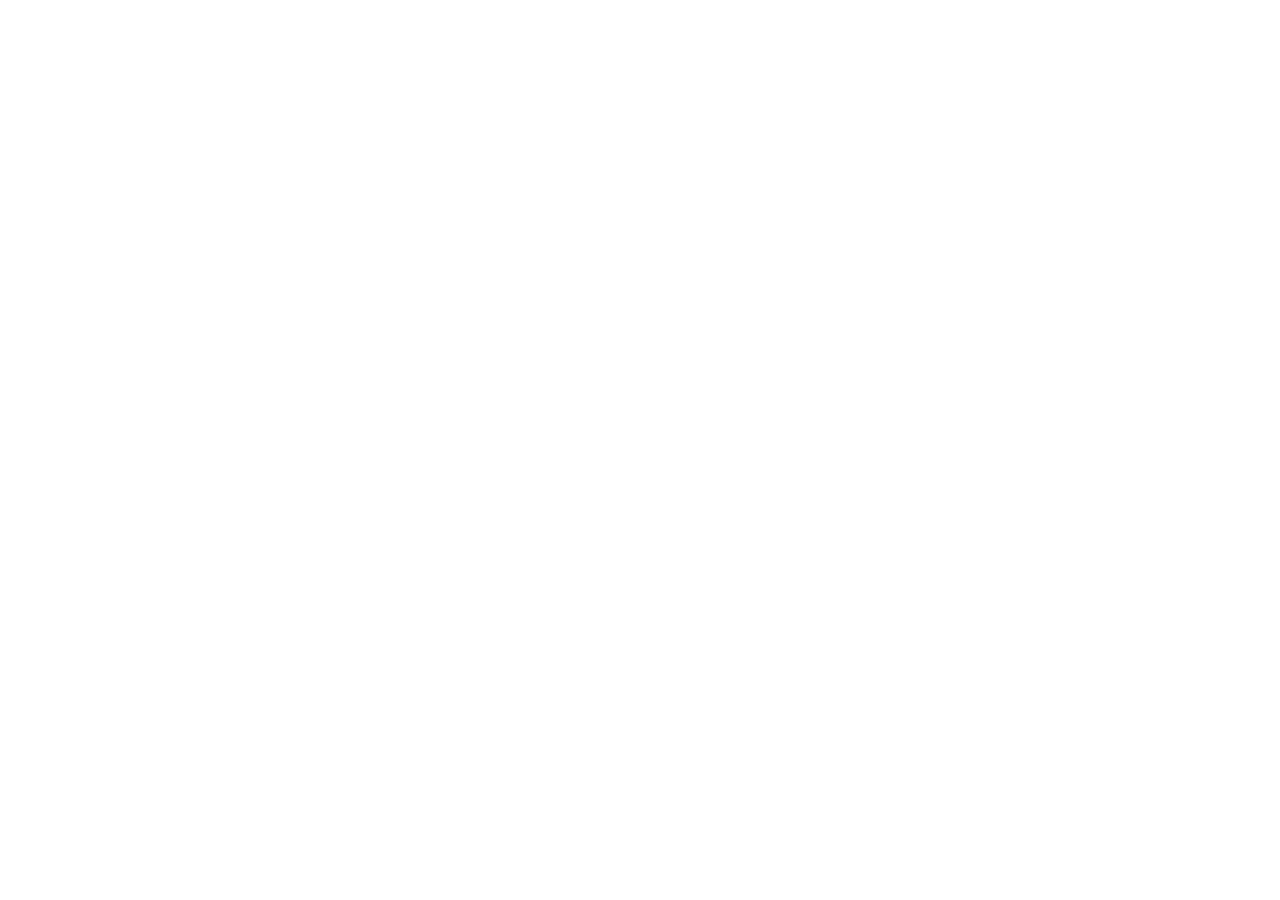
==== display.html @ 394d2b6d "Add celebration display entry point" ====
<!doctype html>
<meta charset="utf-8">
<meta name="viewport" content="width=device-width, initial-scale=1">
<title>Big Day of Play Celebration Display</title>
<script>location.replace('./?display=1');</script>
<p><a href="./?display=1">Open the celebration display</a></p>
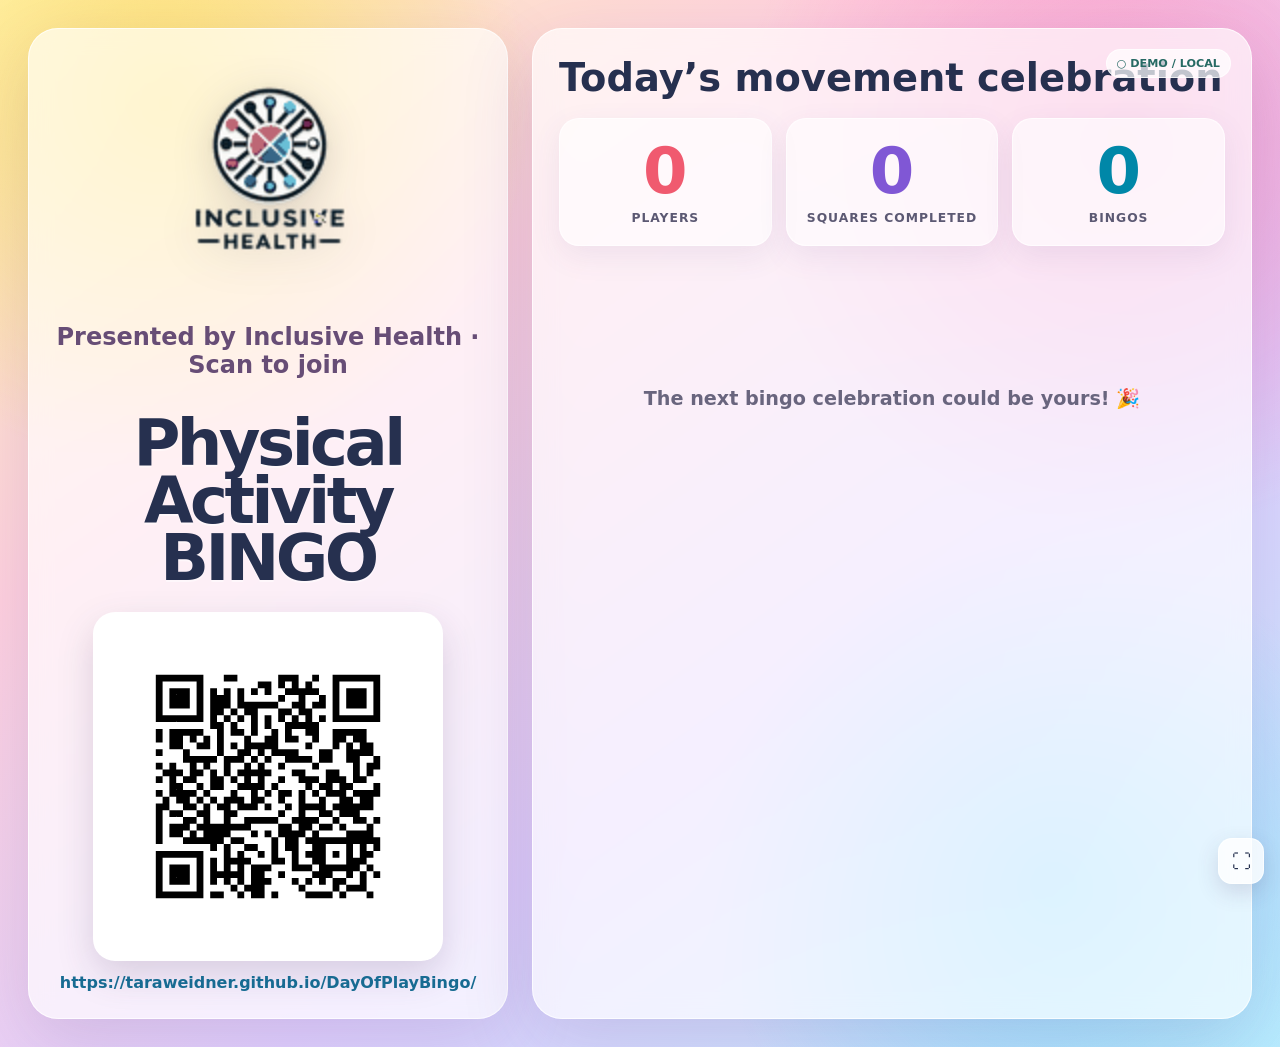
==== commit 6229fb99: "Rename celebration display" ====
--- a/display.html
+++ b/display.html
@@ -1,6 +1,6 @@
 <!doctype html>
 <meta charset="utf-8">
 <meta name="viewport" content="width=device-width, initial-scale=1">
-<title>Big Day of Play Celebration Display</title>
+<title>Physical Activity BINGO Celebration Display</title>
 <script>location.replace('./?display=1');</script>
 <p><a href="./?display=1">Open the celebration display</a></p>
